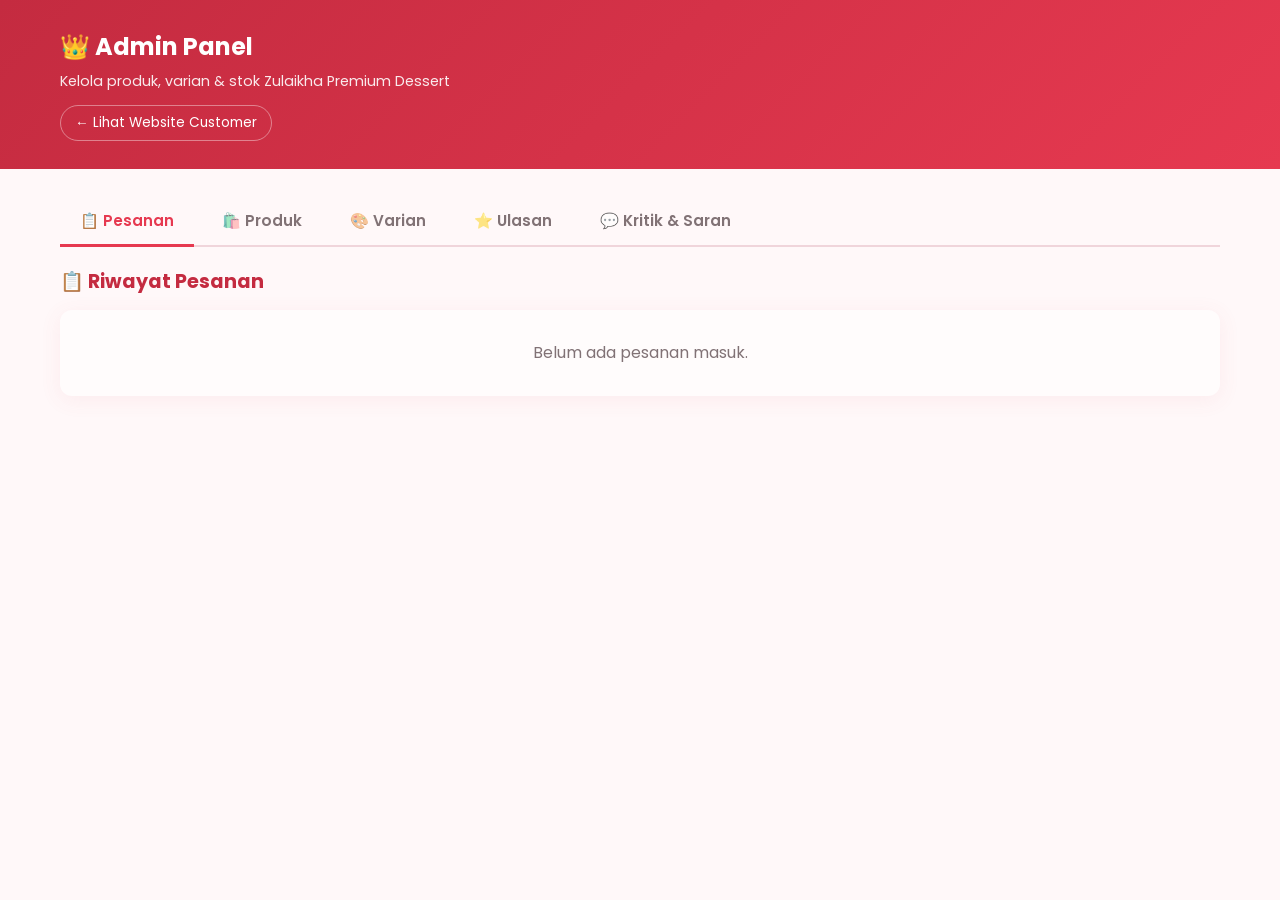
==== admin.html @ b187f41e "Folder1" ====
<!DOCTYPE html>
<html lang="id">
<head>
  <meta charset="UTF-8" />
  <meta name="viewport" content="width=device-width, initial-scale=1.0" />
  <title>Admin Panel — Zulaikha Dessert</title>
  <link rel="stylesheet" href="css/admin.css" />
  <link rel="preconnect" href="https://fonts.googleapis.com">
  <link href="https://fonts.googleapis.com/css2?family=Poppins:wght@400;500;600;700&display=swap" rel="stylesheet">
</head>
<body>

  <header class="admin-header">
    <div class="container">
      <h1>👑 Admin Panel</h1>
      <p>Kelola produk, varian & stok Zulaikha Premium Dessert</p>
      <a href="index.html" class="back-link">← Lihat Website Customer</a>
    </div>
  </header>

  <main class="admin-main container">

    <!-- TABS -->
    <div class="admin-tabs">
  <button class="admin-tab-btn active" data-tab="pesanan">📋 Pesanan</button>
  <button class="admin-tab-btn" data-tab="produk">🛍️ Produk</button>
  <button class="admin-tab-btn" data-tab="varian">🎨 Varian</button>
  <button class="admin-tab-btn" data-tab="ulasan">⭐ Ulasan</button>
  <button class="admin-tab-btn" data-tab="kritik-saran">💬 Kritik & Saran</button>
</div>

    <!-- TAB PESANAN -->
    <div class="admin-tab-pane active" id="tab-pesanan">
      <div class="orders-section">
        <h2 class="section-admin-title">📋 Riwayat Pesanan</h2>
        <div class="orders-list" id="ordersList"></div>
      </div>
    </div>

    <!-- TAB PRODUK -->
    <div class="admin-tab-pane" id="tab-produk">
      <div class="stats-row" id="statsRow">
        <div class="stat-card"><span class="stat-label">Total Produk</span><strong class="stat-value" id="statTotal">0</strong></div>
        <div class="stat-card"><span class="stat-label">Tersedia</span><strong class="stat-value stat-ok" id="statAvailable">0</strong></div>
        <div class="stat-card"><span class="stat-label">Habis</span><strong class="stat-value stat-out" id="statSoldOut">0</strong></div>
        <div class="stat-card"><span class="stat-label">Total Stok</span><strong class="stat-value" id="statStock">0</strong></div>
      </div>

      <div class="action-bar">
        <input type="search" id="adminSearch" class="admin-search" placeholder="🔍 Cari produk..." />
        <button class="btn-add" id="btnAddProduct">+ Tambah Produk</button>
      </div>

      <div class="table-wrap">
        <table class="product-table">
          <thead>
            <tr><th>Foto</th><th>Nama Produk</th><th>Kategori</th><th>Harga</th><th>Stok</th><th>Status</th><th>Aksi</th></tr>
          </thead>
          <tbody id="productTableBody"></tbody>
        </table>
      </div>
    </div>

    <!-- TAB VARIAN -->
    <div class="admin-tab-pane" id="tab-varian">
      <div class="varian-section">
        <div class="varian-block">
          <div class="varian-header">
            <h2 class="section-admin-title">🍫 Varian Rasa</h2>
            <button class="btn-add-variant" id="btnAddRasa">+ Tambah Rasa</button>
          </div>
          <div class="variant-list" id="rasaList"></div>
        </div>
        <div class="varian-block">
          <div class="varian-header">
            <h2 class="section-admin-title">🍪 Varian Toping</h2>
            <button class="btn-add-variant" id="btnAddToping">+ Tambah Toping</button>
          </div>
          <div class="variant-list" id="topingList"></div>
        </div>
        <div class="varian-block">
          <div class="varian-header">
            <h2 class="section-admin-title">📦 Varian Porsi</h2>
            <button class="btn-add-variant" id="btnAddPorsi">+ Tambah Porsi</button>
          </div>
          <div class="variant-list" id="porsiList"></div>
        </div>
      </div>
    </div>

            <!-- TAB ULASAN -->
    <div class="admin-tab-pane" id="tab-ulasan">
      <div class="admin-reviews-section">
        <div class="admin-tab-header">
          <h2 class="section-admin-title">⭐ Ulasan Customer</h2>
          <span class="admin-tab-hint">Ulasan dengan nama — terlihat publik di website customer</span>
        </div>
        <div class="admin-reviews-list" id="adminReviewsList"></div>
      </div>
    </div>

    <!-- TAB KRITIK & SARAN -->
    <div class="admin-tab-pane" id="tab-kritik-saran">
      <div class="admin-feedback-section">
        <div class="admin-tab-header">
          <h2 class="section-admin-title">💬 Kritik & Saran (Anonim)</h2>
          <span class="admin-tab-hint">🔒 Pesan anonymous dari customer — HANYA admin yang bisa lihat</span>
        </div>
        <div class="admin-feedback-list" id="adminFeedbackList"></div>
      </div>
    </div>

  </main>

  <!-- MODAL PRODUK -->
  <div class="modal-admin" id="productModal" aria-hidden="true">
    <div class="modal-admin-content">
      <div class="modal-admin-header">
        <h2 id="modalTitle">Tambah Produk</h2>
        <button class="modal-close-btn" id="modalClose">&times;</button>
      </div>
      <form id="productForm">
        <input type="hidden" id="inputId" />

        <div class="form-group">
          <label for="inputNama">Nama Produk *</label>
          <input type="text" id="inputNama" required maxlength="60" />
        </div>

        <div class="form-row">
          <div class="form-group">
            <label for="inputKategori">Kategori *</label>
         <select id="inputKategori" required>
  <option value="donut">Donut Kukus</option>
  <option value="cheesequit">Cheesequit</option>
  <option value="pudding">Pudding</option>
</select>

          </div>
          <div class="form-group">
            <label for="inputHarga">Harga Dasar (Rp) *</label>
            <input type="number" id="inputHarga" min="0" step="1000" required />
          </div>
        </div>

        <div class="form-row">
          <div class="form-group">
            <label for="inputStok">Stok *</label>
            <input type="number" id="inputStok" min="0" required />
          </div>
          <div class="form-group">
            <label for="inputFile">📷 Foto Produk (dari galeri)</label>
            <input type="file" id="inputFile" accept="image/*" />
          </div>
        </div>

        <div class="form-group">
          <label for="inputImg">Atau path/URL Foto</label>
          <input type="text" id="inputImg" placeholder="assets/foto.jpeg atau https://..." />
          <div id="inputFilePreview" class="file-preview"></div>
        </div>

        <div class="form-group">
          <label for="inputDesc">Deskripsi</label>
          <textarea id="inputDesc" rows="2" maxlength="200"></textarea>
        </div>

        <fieldset class="variant-fieldset">
          <legend>🍫 Varian Rasa</legend>
          <div class="checkbox-grid" id="formRasa"></div>
        </fieldset>

        <fieldset class="variant-fieldset">
          <legend>🍪 Varian Toping</legend>
          <div class="checkbox-grid" id="formToping"></div>
        </fieldset>

        <fieldset class="variant-fieldset">
          <legend>📦 Varian Porsi</legend>
          <div class="checkbox-grid" id="formPorsi"></div>
        </fieldset>

        <div class="modal-actions">
          <button type="button" class="btn-cancel" id="btnCancel">Batal</button>
          <button type="submit" class="btn-save">Simpan</button>
        </div>
      </form>
    </div>
  </div>

  <div class="admin-toast" id="adminToast" role="status" aria-live="polite"></div>

  <script src="js/products.js"></script>
<script src="js/orders.js"></script>
<script src="js/master-variants.js"></script>
<script src="js/reviews.js"></script>
<script src="js/admin.js"></script>

</body>
</html>
---- css/admin.css ----
/* ============================================================
   ZULAIKHA PREMIUM DESSERT — Admin Panel Style
   ============================================================ */

* { margin: 0; padding: 0; box-sizing: border-box; }

:root {
  --primary: #E63950;
  --primary-dark: #C42B40;
  --primary-light: #FFC9D1;
  --bg: #FFF8F9;
  --text: #2E1A1F;
  --card-bg: #FFFFFF;
  --border: #F0D5DB;
  --shadow: 0 4px 20px rgba(230, 57, 80, 0.1);
  --shadow-lg: 0 12px 40px rgba(230, 57, 80, 0.2);
  --radius: 12px;
  --transition: .25s ease;
}

body {
  font-family: 'Poppins', sans-serif;
  background: var(--bg);
  color: var(--text);
  line-height: 1.6;
  min-height: 100vh;
}

.container { max-width: 1200px; margin: 0 auto; padding: 0 20px; }

/* HEADER */
.admin-header {
  background: linear-gradient(135deg, var(--primary-dark), var(--primary));
  color: #fff;
  padding: 28px 0;
  margin-bottom: 28px;
}
.admin-header h1 { font-size: 1.5rem; margin-bottom: 4px; }
.admin-header p { font-size: .9rem; opacity: .9; }
.back-link {
  display: inline-block;
  color: #fff;
  text-decoration: none;
  font-size: .85rem;
  margin-top: 12px;
  padding: 6px 14px;
  border: 1px solid rgba(255,255,255,.4);
  border-radius: 50px;
  transition: var(--transition);
}
.back-link:hover { background: rgba(255,255,255,.15); }

/* STATS */
.stats-row {
  display: grid;
  grid-template-columns: repeat(auto-fit, minmax(180px, 1fr));
  gap: 14px;
  margin-bottom: 24px;
}
.stat-card {
  background: var(--card-bg);
  border-radius: var(--radius);
  padding: 16px 18px;
  box-shadow: var(--shadow);
  border-left: 4px solid var(--primary);
}
.stat-label { font-size: .8rem; opacity: .7; display: block; margin-bottom: 4px; }
.stat-value {
  font-size: 1.6rem;
  color: var(--primary);
  font-weight: 700;
  display: block;
  line-height: 1.1;
}
.stat-ok { color: #2E7D32; }
.stat-out { color: #C42B40; }

/* ACTION BAR */
.action-bar {
  display: flex;
  gap: 12px;
  margin-bottom: 20px;
  flex-wrap: wrap;
  align-items: center;
}
.admin-search {
  flex: 1;
  min-width: 200px;
  padding: 10px 18px;
  border: 2px solid var(--border);
  border-radius: 50px;
  font-family: inherit;
  font-size: .95rem;
  background: var(--card-bg);
  color: var(--text);
}
.admin-search:focus { outline: none; border-color: var(--primary); }

.btn-add {
  padding: 10px 22px;
  background: var(--primary);
  color: #fff;
  border: none;
  border-radius: 50px;
  font-weight: 600;
  cursor: pointer;
  font-family: inherit;
  font-size: .95rem;
  transition: var(--transition);
  white-space: nowrap;
}
.btn-add:hover { background: var(--primary-dark); transform: translateY(-2px); }

/* TABLE */
.table-wrap {
  background: var(--card-bg);
  border-radius: var(--radius);
  box-shadow: var(--shadow);
  overflow-x: auto;
}
.product-table {
  width: 100%;
  border-collapse: collapse;
  min-width: 700px;
}
.product-table th,
.product-table td {
  padding: 12px 14px;
  text-align: left;
  border-bottom: 1px solid var(--border);
}
.product-table th {
  background: #FFF0F3;
  font-size: .8rem;
  text-transform: uppercase;
  letter-spacing: .5px;
  font-weight: 700;
  color: var(--primary-dark);
}
.product-table tbody tr:last-child td { border-bottom: none; }
.product-table tbody tr:hover { background: #FFF5F7; }

.product-table img {
  width: 52px;
  height: 52px;
  object-fit: cover;
  border-radius: 8px;
  background: var(--primary-light);
}
.prod-name { font-weight: 600; font-size: .92rem; }
.prod-cat {
  display: inline-block;
  font-size: .7rem;
  padding: 3px 10px;
  background: var(--primary-light);
  color: var(--primary-dark);
  border-radius: 50px;
  font-weight: 600;
  text-transform: uppercase;
}
.prod-price { color: var(--primary); font-weight: 700; font-size: .92rem; }

/* STOK INPUT INLINE */
.stok-input {
  width: 70px;
  padding: 6px 10px;
  border: 2px solid var(--border);
  border-radius: 8px;
  font-family: inherit;
  font-size: .9rem;
  text-align: center;
  font-weight: 600;
  background: #fff;
  color: var(--text);
  transition: var(--transition);
}
.stok-input:focus { outline: none; border-color: var(--primary); }
.stok-input.low { color: #C42B40; border-color: #FFB3C0; }
.stok-input.zero { color: #fff; background: #C42B40; border-color: #C42B40; }

/* STATUS BADGE */
.badge-status {
  font-size: .72rem;
  padding: 4px 10px;
  border-radius: 50px;
  font-weight: 700;
  text-transform: uppercase;
  letter-spacing: .5px;
  white-space: nowrap;
}
.badge-available { background: #E8F5E9; color: #2E7D32; }
.badge-soldout { background: #FFEBEE; color: #C62828; }

/* ACTION BUTTONS */
.action-btns {
  display: flex;
  gap: 6px;
}
.btn-edit, .btn-del {
  padding: 6px 10px;
  border: none;
  border-radius: 6px;
  cursor: pointer;
  font-family: inherit;
  font-size: .8rem;
  font-weight: 600;
  transition: var(--transition);
  white-space: nowrap;
}
.btn-edit { background: #E3F2FD; color: #1565C0; }
.btn-edit:hover { background: #1565C0; color: #fff; }
.btn-del { background: #FFEBEE; color: #C62828; }
.btn-del:hover { background: #C62828; color: #fff; }

/* NOTE */
.admin-note {
  margin: 20px 0;
  padding: 12px 18px;
  background: #FFF5F7;
  border-left: 3px solid var(--primary);
  border-radius: 8px;
  font-size: .85rem;
}
.admin-note code {
  background: #fff;
  padding: 1px 6px;
  border-radius: 4px;
  color: var(--primary-dark);
  font-weight: 600;
}

/* MODAL */
.modal-admin {
  position: fixed; inset: 0;
  background: rgba(0,0,0,.6);
  display: flex;
  align-items: center;
  justify-content: center;
  z-index: 2000;
  opacity: 0;
  pointer-events: none;
  transition: opacity .25s;
  padding: 20px;
}
.modal-admin.open { opacity: 1; pointer-events: auto; }

.modal-admin-content {
  background: var(--card-bg);
  border-radius: var(--radius);
  max-width: 520px;
  width: 100%;
  max-height: 90vh;
  overflow-y: auto;
  transform: scale(.9);
  transition: transform .25s;
}
.modal-admin.open .modal-admin-content { transform: scale(1); }

.modal-admin-header {
  display: flex;
  justify-content: space-between;
  align-items: center;
  padding: 20px 24px;
  border-bottom: 1px solid var(--border);
}
.modal-admin-header h2 { font-size: 1.2rem; }
.modal-close-btn {
  background: none;
  border: none;
  font-size: 1.8rem;
  cursor: pointer;
  color: var(--text);
  line-height: 1;
}

#productForm { padding: 20px 24px 24px; }

.form-group { margin-bottom: 14px; }
.form-group label {
  display: block;
  font-size: .85rem;
  font-weight: 600;
  margin-bottom: 4px;
}
.form-group input,
.form-group select,
.form-group textarea {
  width: 100%;
  padding: 10px 14px;
  border: 2px solid var(--border);
  border-radius: 8px;
  font-family: inherit;
  font-size: .92rem;
  background: #fff;
  color: var(--text);
  transition: border-color .2s;
}
.form-group input:focus,
.form-group select:focus,
.form-group textarea:focus {
  outline: none;
  border-color: var(--primary);
}
.form-group textarea { resize: vertical; min-height: 60px; }

.form-row {
  display: grid;
  grid-template-columns: 1fr 1fr;
  gap: 12px;
}

.modal-actions {
  display: flex;
  justify-content: flex-end;
  gap: 10px;
  margin-top: 20px;
}
.btn-cancel, .btn-save {
  padding: 10px 22px;
  border-radius: 50px;
  font-family: inherit;
  font-size: .92rem;
  font-weight: 600;
  cursor: pointer;
  border: none;
  transition: var(--transition);
}
.btn-cancel { background: #f0f0f0; color: #555; }
.btn-cancel:hover { background: #ddd; }
.btn-save { background: var(--primary); color: #fff; }
.btn-save:hover { background: var(--primary-dark); }

/* TOAST */
.admin-toast {
  position: fixed;
  bottom: 30px;
  left: 50%;
  transform: translateX(-50%) translateY(20px);
  background: #2E1A1F;
  color: #fff;
  padding: 12px 24px;
  border-radius: 50px;
  font-size: .9rem;
  font-weight: 500;
  opacity: 0;
  pointer-events: none;
  transition: all .3s;
  z-index: 3000;
  box-shadow: 0 8px 24px rgba(0,0,0,.25);
  max-width: 90vw;
}
.admin-toast.show { opacity: 1; transform: translateX(-50%) translateY(0); }

/* ORDERS SECTION */
.orders-section {
  margin-bottom: 28px;
}

.section-admin-title {
  font-size: 1.2rem;
  color: var(--primary-dark);
  margin-bottom: 12px;
  display: flex;
  align-items: center;
  gap: 8px;
}

.orders-list {
  display: flex;
  flex-direction: column;
  gap: 12px;
}

.no-orders {
  text-align: center;
  padding: 30px;
  background: var(--card-bg);
  border-radius: var(--radius);
  box-shadow: var(--shadow);
  color: var(--text);
  opacity: .6;
}

.order-card {
  background: var(--card-bg);
  border-radius: var(--radius);
  padding: 16px 18px;
  box-shadow: var(--shadow);
  border-left: 4px solid #FFA726;
  transition: var(--transition);
}
.order-card.status-completed { border-left-color: #2E7D32; }
.order-card.status-cancelled { border-left-color: #C62828; opacity: .7; }

.order-header {
  display: flex;
  justify-content: space-between;
  align-items: center;
  margin-bottom: 10px;
  flex-wrap: wrap;
  gap: 8px;
}
.order-id {
  font-weight: 700;
  color: var(--primary-dark);
  font-size: .9rem;
  font-family: 'Courier New', monospace;
  margin-right: 8px;
}
.order-date { font-size: .78rem; opacity: .65; }

.order-status {
  display: inline-block;
  font-size: .7rem;
  padding: 3px 10px;
  border-radius: 50px;
  font-weight: 700;
  text-transform: uppercase;
  letter-spacing: .5px;
}
.status-pending { background: #FFF3E0; color: #E65100; }
.status-completed { background: #E8F5E9; color: #2E7D32; }
.status-cancelled { background: #FFEBEE; color: #C62828; }

.order-body { margin-bottom: 12px; }
.order-items {
  font-size: .88rem;
  color: var(--text);
  opacity: .85;
  margin-bottom: 6px;
}
.order-total { font-size: .95rem; color: var(--text); }
.order-total strong { color: var(--primary); font-size: 1.05rem; }

.order-actions {
  display: flex;
  gap: 8px;
  flex-wrap: wrap;
}
.btn-confirm, .btn-cancel-order {
  padding: 8px 16px;
  border: none;
  border-radius: 50px;
  font-family: inherit;
  font-size: .82rem;
  font-weight: 600;
  cursor: pointer;
  transition: var(--transition);
  white-space: nowrap;
}
.btn-confirm { background: #E8F5E9; color: #2E7D32; }
.btn-confirm:hover { background: #2E7D32; color: #fff; }
.btn-cancel-order { background: #FFEBEE; color: #C62828; }
.btn-cancel-order:hover { background: #C62828; color: #fff; }

/* RESPONSIVE */
@media (max-width: 768px) {
  .admin-header h1 { font-size: 1.2rem; }
  .product-table th,
  .product-table td { padding: 10px 8px; font-size: .85rem; }
  .product-table img { width: 42px; height: 42px; }
  .stok-input { width: 60px; }
  .form-row { grid-template-columns: 1fr; }
  .btn-edit, .btn-del { padding: 6px 8px; font-size: .75rem; }
  .order-header { flex-direction: column; align-items: flex-start; }
  .order-actions { flex-direction: column; }
  .btn-confirm, .btn-cancel-order { width: 100%; }
}

/* ===== SECTION TITLE ===== */
.section-admin-title {
  font-size: 1.2rem;
  color: var(--primary-dark);
  margin-bottom: 12px;
  display: flex;
  align-items: center;
  gap: 8px;
}
.section-admin-hint {
  font-size: .82rem;
  opacity: .65;
  margin-bottom: 12px;
  font-style: italic;
}

/* ===== ADMIN REVIEWS / FEEDBACK SECTION ===== */
.admin-reviews-section,
.admin-feedback-section {
  margin-bottom: 28px;
}

.admin-reviews-list,
.admin-feedback-list {
  display: flex;
  flex-direction: column;
  gap: 12px;
}

/* Review Card */
.admin-review-card,
.admin-feedback-card {
  background: var(--card-bg);
  padding: 16px 18px;
  border-radius: var(--radius);
  box-shadow: var(--shadow);
  border-left: 4px solid var(--primary);
  transition: var(--transition);
}
.admin-feedback-card {
  border-left-color: #9C27B0;
}

.admin-review-header,
.admin-feedback-header {
  display: flex;
  justify-content: space-between;
  align-items: flex-start;
  margin-bottom: 10px;
  flex-wrap: wrap;
  gap: 8px;
}
.review-author {
  color: var(--primary-dark);
  font-size: .95rem;
  margin-right: 8px;
}
.review-stars-small {
  color: #FFB400;
  font-size: .9rem;
  letter-spacing: 1px;
}
.review-body,
.feedback-body {
  font-size: .9rem;
  line-height: 1.6;
  opacity: .9;
  margin-bottom: 8px;
}
.review-timestamp {
  font-size: .75rem;
  opacity: .55;
  display: block;
}

/* Feedback specifics */
.feedback-category {
  display: inline-block;
  font-size: .7rem;
  padding: 3px 10px;
  background: #F3E5F5;
  color: #7B1FA2;
  border-radius: 50px;
  font-weight: 700;
  text-transform: uppercase;
  letter-spacing: .5px;
  margin-right: 8px;
}
.feedback-author {
  font-size: .85rem;
  color: var(--text);
  opacity: .75;
  font-style: italic;
}

/* Delete buttons */
.btn-delete-review,
.btn-delete-feedback {
  padding: 6px 12px;
  background: #FFEBEE;
  color: #C62828;
  border: none;
  border-radius: 8px;
  font-family: inherit;
  font-size: .78rem;
  font-weight: 600;
  cursor: pointer;
  transition: var(--transition);
  white-space: nowrap;
}
.btn-delete-review:hover,
.btn-delete-feedback:hover {
  background: #C62828;
  color: #fff;
}

/* ===== ADMIN TABS ===== */
.admin-tabs {
  display: flex;
  gap: 8px;
  margin-bottom: 20px;
  flex-wrap: wrap;
  border-bottom: 2px solid var(--border);
  padding-bottom: 0;
}
.admin-tab-btn {
  padding: 12px 20px;
  background: none;
  border: none;
  color: var(--text);
  opacity: .6;
  font-family: inherit;
  font-size: .95rem;
  font-weight: 600;
  cursor: pointer;
  border-bottom: 3px solid transparent;
  margin-bottom: -2px;
  transition: var(--transition);
}
.admin-tab-btn:hover { opacity: 1; }
.admin-tab-btn.active {
  color: var(--primary);
  opacity: 1;
  border-bottom-color: var(--primary);
}
.admin-tab-pane { display: none; }
.admin-tab-pane.active { display: block; animation: fadeIn .3s; }
@keyframes fadeIn { from { opacity: 0; } to { opacity: 1; } }

/* ===== VARIAN MANAGER ===== */
.varian-section {
  display: flex;
  flex-direction: column;
  gap: 24px;
}
.varian-block {
  background: var(--card-bg);
  border-radius: var(--radius);
  padding: 20px;
  box-shadow: var(--shadow);
}
.varian-header {
  display: flex;
  justify-content: space-between;
  align-items: center;
  margin-bottom: 14px;
  flex-wrap: wrap;
  gap: 8px;
}
.btn-add-variant {
  padding: 8px 16px;
  background: var(--primary);
  color: #fff;
  border: none;
  border-radius: 50px;
  font-family: inherit;
  font-weight: 600;
  font-size: .85rem;
  cursor: pointer;
  transition: var(--transition);
}
.btn-add-variant:hover { background: var(--primary-dark); }

.variant-list { display: flex; flex-direction: column; gap: 8px; }
.variant-manage-item {
  display: grid;
  grid-template-columns: 1fr auto auto auto;
  gap: 8px;
  align-items: center;
  padding: 8px;
  background: #FFF5F7;
  border-radius: 8px;
}
.variant-name-input, .variant-price-input {
  padding: 6px 10px;
  border: 2px solid var(--border);
  border-radius: 6px;
  font-family: inherit;
  font-size: .9rem;
}
.variant-price-input { width: 100px; }
.variant-toggle {
  display: flex;
  align-items: center;
  gap: 4px;
  font-size: .8rem;
  cursor: pointer;
}
.btn-del-variant {
  width: 32px;
  height: 32px;
  background: #FFEBEE;
  color: #C62828;
  border: none;
  border-radius: 6px;
  cursor: pointer;
  font-size: .9rem;
}
.btn-del-variant:hover { background: #C62828; color: #fff; }

/* ===== FORM VARIAN CHECKBOX ===== */
.variant-fieldset {
  border: 2px solid var(--border);
  border-radius: 8px;
  padding: 12px;
  margin: 12px 0;
}
.variant-fieldset legend {
  font-weight: 700;
  font-size: .85rem;
  padding: 0 8px;
  color: var(--primary-dark);
}
.checkbox-grid {
  display: grid;
  grid-template-columns: repeat(auto-fill, minmax(140px, 1fr));
  gap: 6px;
}
.checkbox-item {
  display: flex;
  align-items: center;
  gap: 6px;
  font-size: .85rem;
  padding: 4px;
  cursor: pointer;
}

/* ===== FILE PREVIEW ===== */
.file-preview {
  display: none;
  margin-top: 8px;
}
.file-preview-img {
  max-width: 120px;
  max-height: 120px;
  border-radius: 8px;
  border: 2px solid var(--border);
}

.prod-variants {
  display: flex;
  flex-wrap: wrap;
  gap: 4px;
  margin-top: 4px;
}
.mini-badge {
  font-size: .65rem;
  background: var(--primary-light);
  color: var(--primary-dark);
  padding: 2px 6px;
  border-radius: 50px;
  font-weight: 600;
}

/* ===== PORSI DENGAN HARGA ===== */
.porsi-item {
  display: grid;
  grid-template-columns: 1fr auto;
  gap: 8px;
  align-items: center;
  padding: 4px 0;
}

.porsi-check {
  padding: 4px;
}

.porsi-harga-input {
  width: 110px;
  padding: 6px 10px;
  border: 2px solid var(--border);
  border-radius: 6px;
  font-family: inherit;
  font-size: 0.82rem;
  background: #fff;
  color: var(--text);
}

.porsi-harga-input:focus {
  outline: none;
  border-color: var(--primary);
}

.porsi-harga-input::placeholder {
  opacity: 0.5;
  font-size: 0.75rem;
}

/* ===== TAB HEADER ===== */
.admin-tab-header { margin-bottom: 16px; }
.admin-tab-hint { display: block; font-size: .82rem; opacity: .65; font-style: italic; margin-top: 4px; }

.admin-reviews-section,
.admin-feedback-section { margin-bottom: 28px; }
.admin-reviews-list,
.admin-feedback-list { display: flex; flex-direction: column; gap: 12px; }

.admin-review-card,
.admin-feedback-card {
  background: var(--card-bg); padding: 16px 18px;
  border-radius: var(--radius); box-shadow: var(--shadow);
  border-left: 4px solid var(--primary); transition: var(--transition);
}
.admin-feedback-card { border-left-color: #9C27B0; }

.admin-review-header,
.admin-feedback-header {
  display: flex; justify-content: space-between; align-items: flex-start;
  margin-bottom: 10px; flex-wrap: wrap; gap: 8px;
}
.review-author { color: var(--primary-dark); font-size: .95rem; margin-right: 8px; }
.review-stars-small { color: #FFB400; font-size: .9rem; letter-spacing: 1px; }
.review-body,
.feedback-body { font-size: .9rem; line-height: 1.6; opacity: .9; margin-bottom: 8px; }
.review-timestamp { font-size: .75rem; opacity: .55; display: block; }

.feedback-category {
  display: inline-block; font-size: .7rem; padding: 3px 10px;
  background: #F3E5F5; color: #7B1FA2; border-radius: 50px;
  font-weight: 700; text-transform: uppercase; letter-spacing: .5px; margin-right: 8px;
}
.feedback-author { font-size: .85rem; color: var(--text); opacity: .75; font-style: italic; }

.btn-delete-review,
.btn-delete-feedback {
  padding: 6px 12px; background: #FFEBEE; color: #C62828;
  border: none; border-radius: 8px; font-family: inherit;
  font-size: .78rem; font-weight: 600; cursor: pointer;
  transition: var(--transition); white-space: nowrap;
}
.btn-delete-review:hover,
.btn-delete-feedback:hover { background: #C62828; color: #fff; }
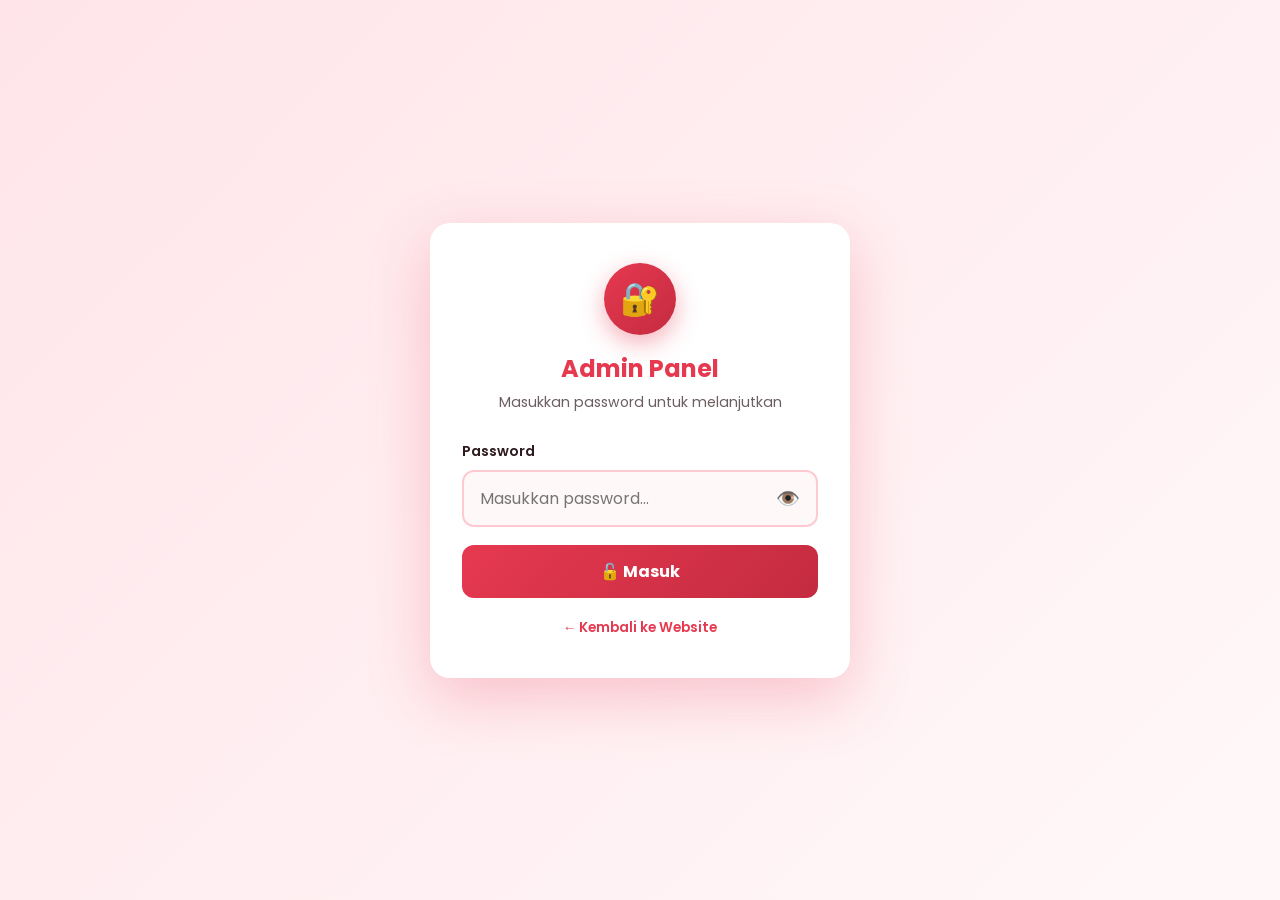
==== commit bd0b02ac: "folder2" ====
--- a/admin.html
+++ b/admin.html
@@ -11,12 +11,22 @@
 <body>
 
   <header class="admin-header">
-    <div class="container">
-      <h1>👑 Admin Panel</h1>
-      <p>Kelola produk, varian & stok Zulaikha Premium Dessert</p>
-      <a href="index.html" class="back-link">← Lihat Website Customer</a>
-    </div>
-  </header>
+  <div class="container">
+    <div class="admin-header-top">
+      <div>
+        <h1>👑 Admin Panel</h1>
+        <p>Kelola produk & stok Zulaikha Premium Dessert</p>
+      </div>
+      <div class="admin-header-actions">
+        <a href="index.html" class="back-link">← Website</a>
+        <button type="button" class="btn-logout" id="btnLogout" onclick="if(confirm('Yakin ingin logout?')) window.ZDAuth.logout();">
+          🚪 Logout
+        </button>
+      </div>
+    </div>
+  </div>
+</header>
+
 
   <main class="admin-main container">
 
@@ -190,11 +200,26 @@
 
   <div class="admin-toast" id="adminToast" role="status" aria-live="polite"></div>
 
+   <!-- Scripts -->
   <script src="js/products.js"></script>
-<script src="js/orders.js"></script>
-<script src="js/master-variants.js"></script>
-<script src="js/reviews.js"></script>
-<script src="js/admin.js"></script>
-
+  <script src="js/orders.js"></script>
+  <script src="js/master-variants.js"></script>
+  <script src="js/reviews.js"></script>
+  <script src="js/auth.js"></script>
+  <script src="js/admin.js"></script>
+
+  <!-- Cek auth SETELAH semua script load -->
+  <script>
+    (function () {
+      if (typeof window.ZDAuth === "undefined") {
+        alert("⚠️ auth.js tidak ter-load!\n\nCek Console (F12) untuk detail.");
+        console.error("❌ window.ZDAuth undefined di admin.html");
+        return;
+      }
+      if (!window.ZDAuth.isLoggedIn()) {
+        window.location.href = "login.html";
+      }
+    })();
+  </script>
 </body>
 </html>
--- a/css/admin.css
+++ b/css/admin.css
@@ -820,3 +820,52 @@
 .btn-delete-review:hover,
 .btn-delete-feedback:hover { background: #C62828; color: #fff; }
 
+/* ===== ADMIN HEADER TOP (dengan logout) ===== */
+.admin-header-top {
+  display: flex;
+  justify-content: space-between;
+  align-items: flex-start;
+  gap: 16px;
+  flex-wrap: wrap;
+}
+
+.admin-header-actions {
+  display: flex;
+  align-items: center;
+  gap: 10px;
+  flex-wrap: wrap;
+}
+
+.btn-logout {
+  padding: 8px 16px;
+  background: #fff;
+  color: var(--primary);
+  border: 2px solid #fff;
+  border-radius: 50px;
+  font-family: inherit;
+  font-weight: 600;
+  font-size: 0.85rem;
+  cursor: pointer;
+  transition: var(--transition);
+  display: inline-flex;
+  align-items: center;
+  gap: 6px;
+  white-space: nowrap;
+}
+.btn-logout:hover {
+  background: #FF3D57;
+  color: #fff;
+  border-color: #fff;
+  transform: translateY(-2px);
+  box-shadow: 0 4px 12px rgba(0,0,0,0.2);
+}
+
+@media (max-width: 768px) {
+  .admin-header-top {
+    flex-direction: column;
+    align-items: stretch;
+  }
+  .admin-header-actions {
+    justify-content: space-between;
+  }
+}
